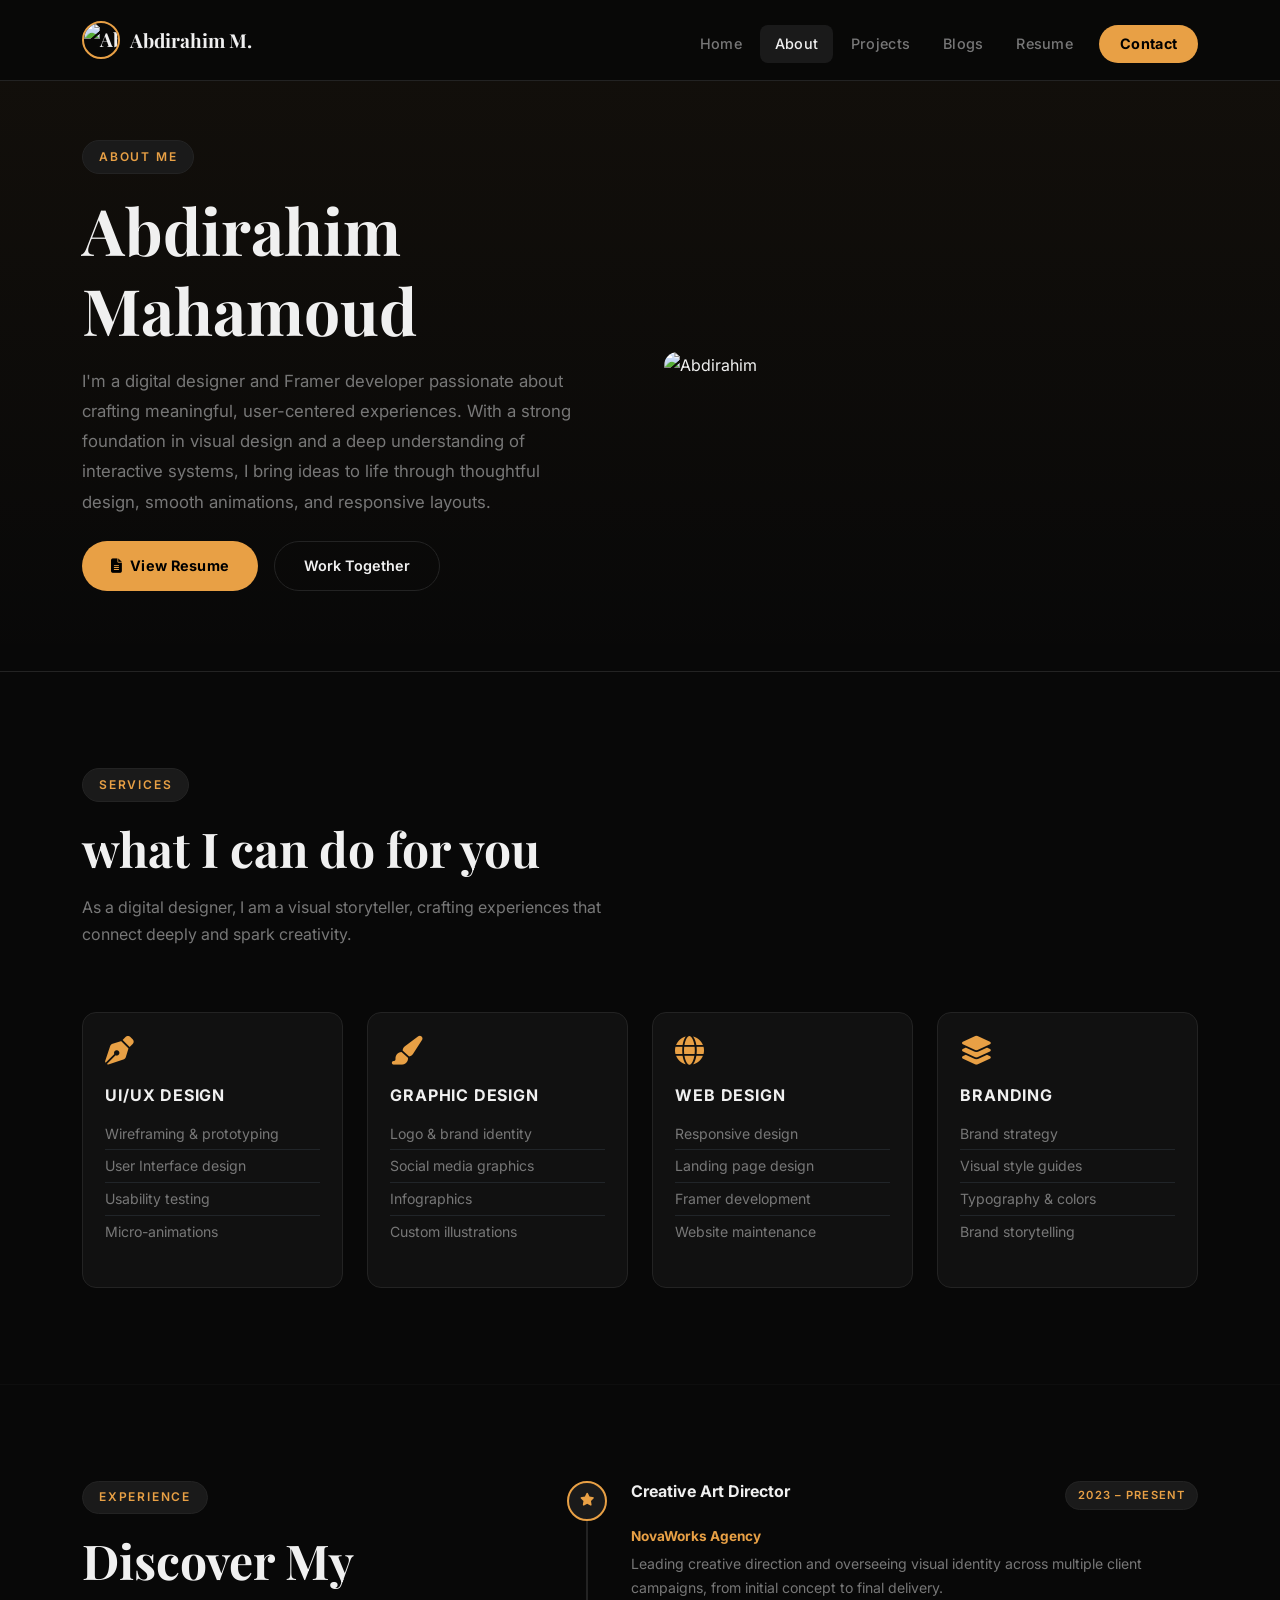
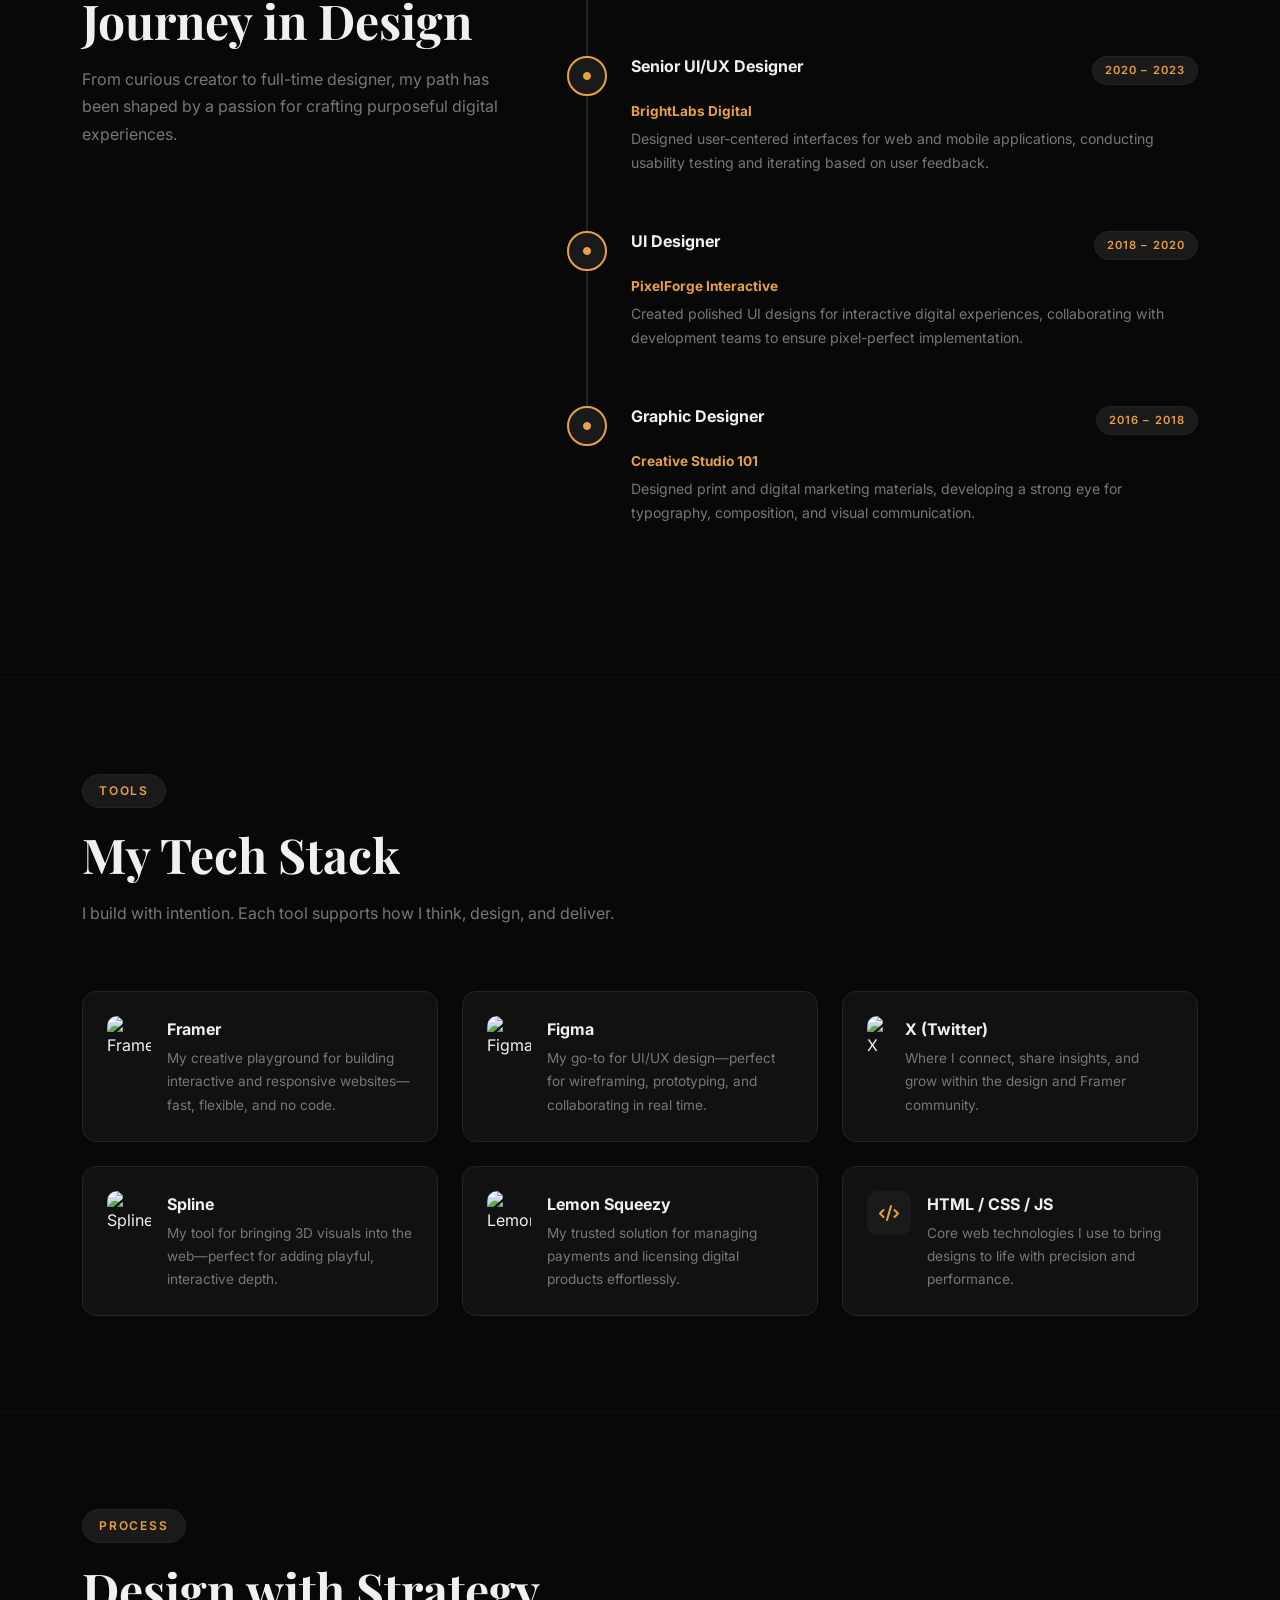
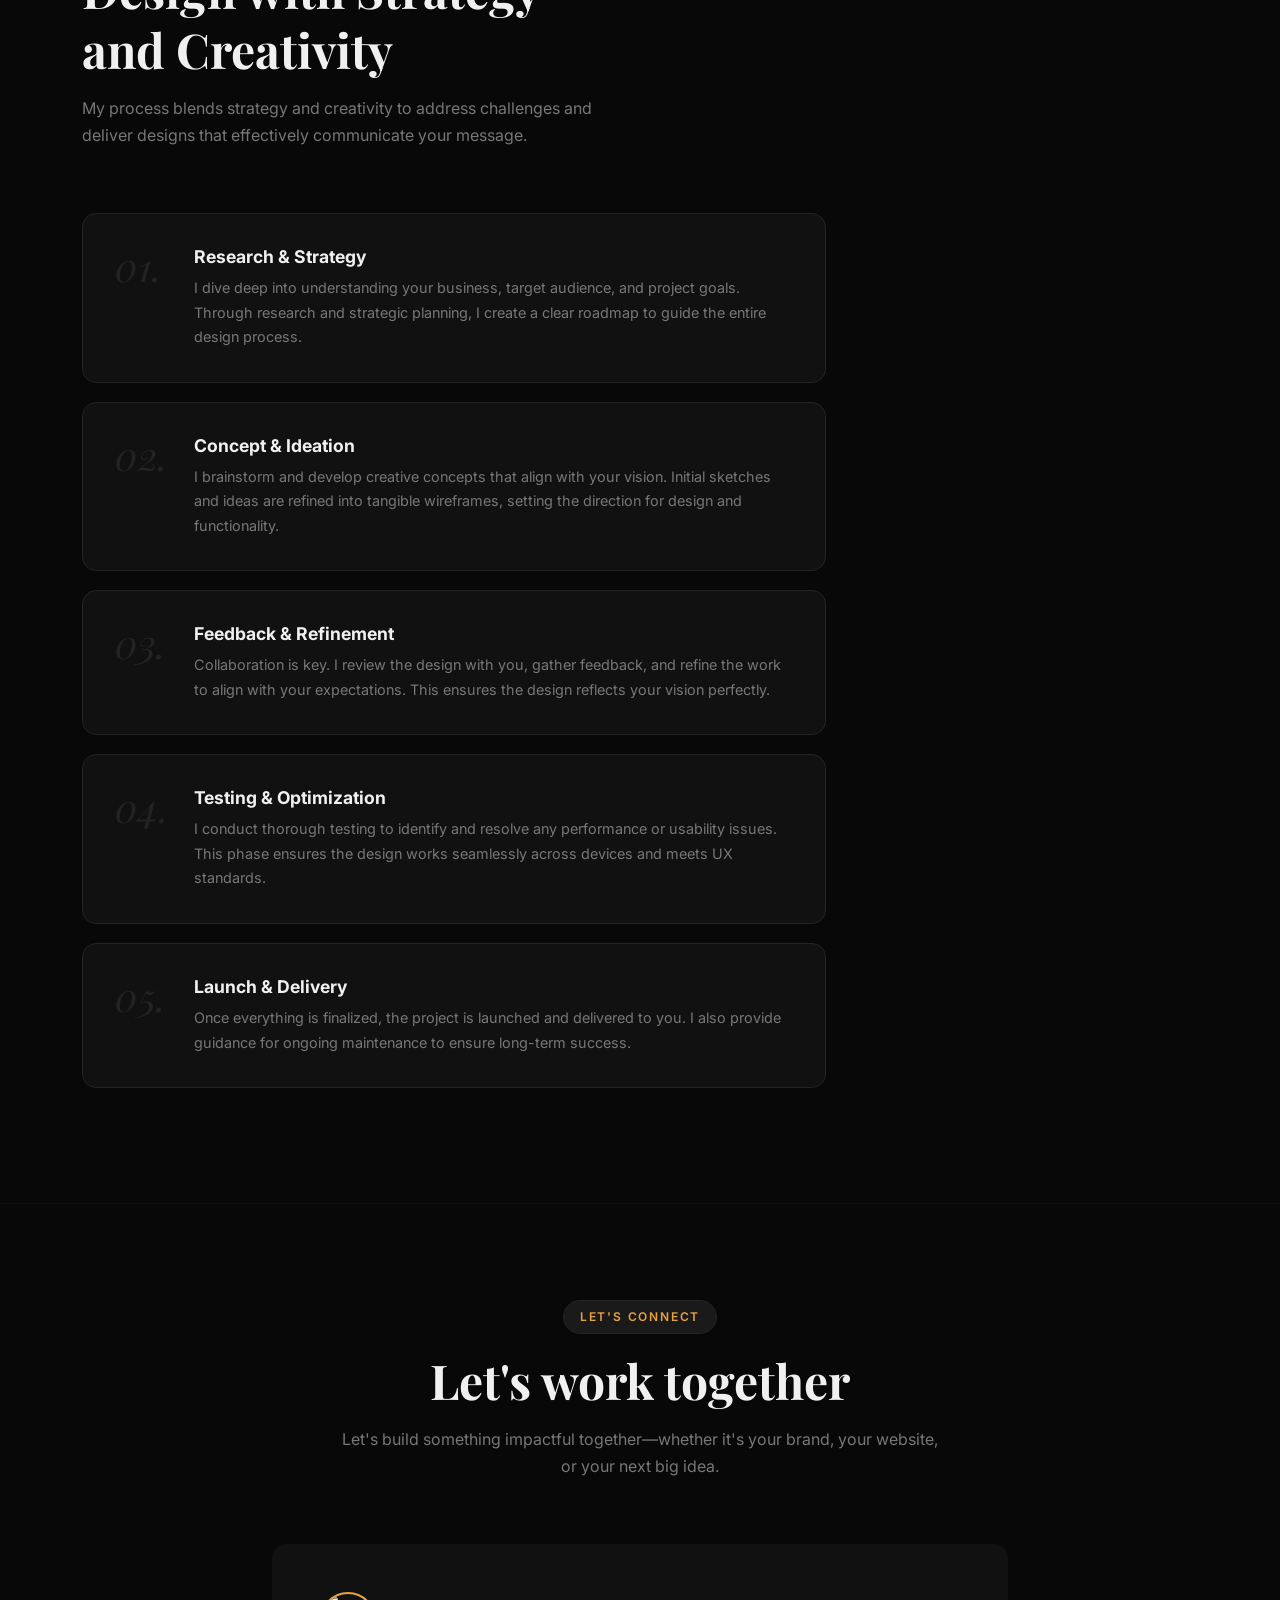
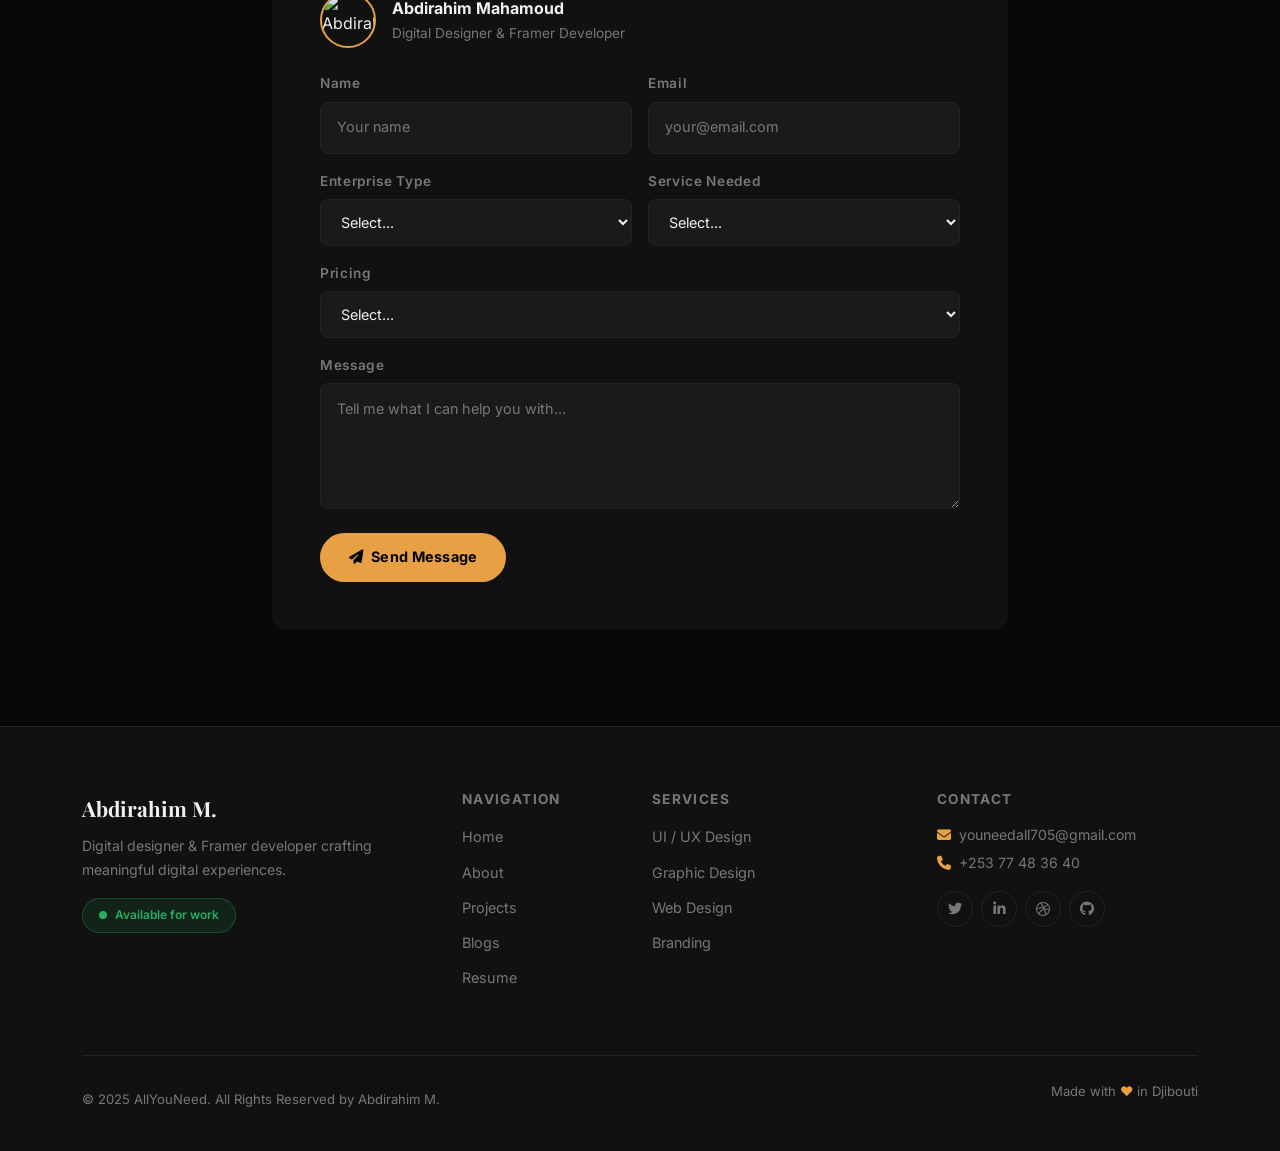
==== about.html @ 3238563b "my initial portfolio project" ====
<!DOCTYPE html>
<html lang="en">
<head>
  <meta charset="UTF-8">
  <meta name="viewport" content="width=device-width, initial-scale=1.0">
  <title>About | Abdirahim M. — Digital Designer</title>
  
<link rel="preconnect" href="https://fonts.googleapis.com">
<link rel="preconnect" href="https://fonts.gstatic.com" crossorigin>
<link href="https://fonts.googleapis.com/css2?family=Inter:wght@300;400;500;600;700&family=Playfair+Display:ital,wght@0,700;1,700&display=swap" rel="stylesheet">
<link rel="stylesheet" href="https://cdn.jsdelivr.net/npm/bootstrap@5.3.3/dist/css/bootstrap.min.css">
<link rel="stylesheet" href="https://cdnjs.cloudflare.com/ajax/libs/font-awesome/6.5.0/css/all.min.css">
<link rel="stylesheet" href="assets/all-css-files/about.css">
</head>
<body>

<nav class="navbar navbar-expand-lg fixed-top">
  <div class="container">
    <a class="navbar-brand" href="index.html">
      <img src="https://framerusercontent.com/images/GOiWsB6KPVYhovp1Aaczt44ZLT0.png" alt="Abdirahim M.">
      Abdirahim M.
    </a>
    <button class="navbar-toggler" type="button" data-bs-toggle="collapse" data-bs-target="#navbarNav">
      <span class="navbar-toggler-icon"></span>
    </button>
    <div class="collapse navbar-collapse justify-content-end" id="navbarNav">
      <ul class="navbar-nav gap-1 align-items-lg-center">
        <li class="nav-item"><a class="nav-link " href="index.html">Home</a></li>
        <li class="nav-item"><a class="nav-link active" href="about.html">About</a></li>
        <li class="nav-item"><a class="nav-link " href="projects.html">Projects</a></li>
        <li class="nav-item"><a class="nav-link " href="blogs.html">Blogs</a></li>
        <li class="nav-item"><a class="nav-link " href="resume.html">Resume</a></li>
        <li class="nav-item ms-2"><a class="nav-link btn-nav" href="index.html#contact">Contact</a></li>
      </ul>
    </div>
  </div>
</nav>

<section class="page-hero">
  <div class="container">
    <div class="row align-items-center g-5">
      <div class="col-lg-6" data-aos="fade-right">
        <span class="section-label">About Me</span>
        <h1 class="section-title" style="font-size:clamp(2.5rem,5vw,4rem);">Abdirahim Mahamoud</h1>
        <p style="color:var(--text-muted);font-size:1.05rem;max-width:500px;line-height:1.8;">I'm a digital designer and Framer developer passionate about crafting meaningful, user-centered experiences. With a strong foundation in visual design and a deep understanding of interactive systems, I bring ideas to life through thoughtful design, smooth animations, and responsive layouts.</p>
        <div class="d-flex gap-3 mt-4">
          <a href="resume.html" class="btn-primary-custom"><i class="fas fa-file-alt"></i> View Resume</a>
          <a href="index.html#contact" class="btn-secondary-custom">Work Together</a>
        </div>
      </div>
      <div class="col-lg-6" data-aos="fade-left" data-aos-delay="100">
        <img src="https://framerusercontent.com/images/0JJDLebZsfml5drpqJ9yI2PRhbQ.png" alt="Abdirahim" style="width:100%;border-radius:var(--radius);max-height:480px;object-fit:cover;">
      </div>
    </div>
  </div>
</section>

<!-- SERVICES -->
<section class="section-pad">
  <div class="container">
    <div class="row mb-5">
      <div class="col-lg-6" data-aos="fade-up">
        <span class="section-label">Services</span>
        <h2 class="section-title">what I can do for you</h2>
        <p class="section-subtitle">As a digital designer, I am a visual storyteller, crafting experiences that connect deeply and spark creativity.</p>
      </div>
    </div>
    <div class="row g-4">
      <div class="col-md-6 col-lg-3" data-aos="fade-up">
        <div class="card-custom h-100"><div class="card-body-custom">
          <div class="mb-3"><i class="fas fa-pen-nib text-accent" style="font-size:1.8rem;"></i></div>
          <h4 style="font-size:1rem;font-family:'Inter',sans-serif;font-weight:700;text-transform:uppercase;letter-spacing:0.05em;margin-bottom:0.8rem;">UI/UX Design</h4>
          <ul style="list-style:none;padding:0;color:var(--text-muted);font-size:0.88rem;">
            <li class="py-1 border-bottom border-dark">Wireframing & prototyping</li>
            <li class="py-1 border-bottom border-dark">User Interface design</li>
            <li class="py-1 border-bottom border-dark">Usability testing</li>
            <li class="py-1">Micro-animations</li>
          </ul>
        </div></div>
      </div>
      <div class="col-md-6 col-lg-3" data-aos="fade-up" data-aos-delay="100">
        <div class="card-custom h-100"><div class="card-body-custom">
          <div class="mb-3"><i class="fas fa-paint-brush text-accent" style="font-size:1.8rem;"></i></div>
          <h4 style="font-size:1rem;font-family:'Inter',sans-serif;font-weight:700;text-transform:uppercase;letter-spacing:0.05em;margin-bottom:0.8rem;">Graphic Design</h4>
          <ul style="list-style:none;padding:0;color:var(--text-muted);font-size:0.88rem;">
            <li class="py-1 border-bottom border-dark">Logo & brand identity</li>
            <li class="py-1 border-bottom border-dark">Social media graphics</li>
            <li class="py-1 border-bottom border-dark">Infographics</li>
            <li class="py-1">Custom illustrations</li>
          </ul>
        </div></div>
      </div>
      <div class="col-md-6 col-lg-3" data-aos="fade-up" data-aos-delay="200">
        <div class="card-custom h-100"><div class="card-body-custom">
          <div class="mb-3"><i class="fas fa-globe text-accent" style="font-size:1.8rem;"></i></div>
          <h4 style="font-size:1rem;font-family:'Inter',sans-serif;font-weight:700;text-transform:uppercase;letter-spacing:0.05em;margin-bottom:0.8rem;">Web Design</h4>
          <ul style="list-style:none;padding:0;color:var(--text-muted);font-size:0.88rem;">
            <li class="py-1 border-bottom border-dark">Responsive design</li>
            <li class="py-1 border-bottom border-dark">Landing page design</li>
            <li class="py-1 border-bottom border-dark">Framer development</li>
            <li class="py-1">Website maintenance</li>
          </ul>
        </div></div>
      </div>
      <div class="col-md-6 col-lg-3" data-aos="fade-up" data-aos-delay="300">
        <div class="card-custom h-100"><div class="card-body-custom">
          <div class="mb-3"><i class="fas fa-layer-group text-accent" style="font-size:1.8rem;"></i></div>
          <h4 style="font-size:1rem;font-family:'Inter',sans-serif;font-weight:700;text-transform:uppercase;letter-spacing:0.05em;margin-bottom:0.8rem;">Branding</h4>
          <ul style="list-style:none;padding:0;color:var(--text-muted);font-size:0.88rem;">
            <li class="py-1 border-bottom border-dark">Brand strategy</li>
            <li class="py-1 border-bottom border-dark">Visual style guides</li>
            <li class="py-1 border-bottom border-dark">Typography & colors</li>
            <li class="py-1">Brand storytelling</li>
          </ul>
        </div></div>
      </div>
    </div>
  </div>
</section>

<hr class="section-divider">

<!-- EXPERIENCE -->
<section class="section-pad">
  <div class="container">
    <div class="row g-5">
      <div class="col-lg-5" data-aos="fade-right">
        <span class="section-label">Experience</span>
        <h2 class="section-title">Discover My Journey in Design</h2>
        <p class="section-subtitle">From curious creator to full-time designer, my path has been shaped by a passion for crafting purposeful digital experiences.</p>
      </div>
      <div class="col-lg-7" data-aos="fade-left" data-aos-delay="100">
        <div class="timeline-item">
          <div class="timeline-dot"><i class="fas fa-star"></i></div>
          <div>
            <div class="d-flex justify-content-between align-items-start flex-wrap gap-2 mb-1">
              <h4 style="font-size:1rem;font-family:'Inter',sans-serif;font-weight:700;">Creative Art Director</h4>
              <span class="tag" style="font-size:0.7rem;">2023 – Present</span>
            </div>
            <div class="text-accent fw-700 mb-1" style="font-size:0.85rem;">NovaWorks Agency</div>
            <p style="color:var(--text-muted);font-size:0.88rem;">Leading creative direction and overseeing visual identity across multiple client campaigns, from initial concept to final delivery.</p>
          </div>
        </div>
        <div class="timeline-item">
          <div class="timeline-dot"><i class="fas fa-circle" style="font-size:0.5rem;"></i></div>
          <div>
            <div class="d-flex justify-content-between align-items-start flex-wrap gap-2 mb-1">
              <h4 style="font-size:1rem;font-family:'Inter',sans-serif;font-weight:700;">Senior UI/UX Designer</h4>
              <span class="tag" style="font-size:0.7rem;">2020 – 2023</span>
            </div>
            <div class="text-accent fw-700 mb-1" style="font-size:0.85rem;">BrightLabs Digital</div>
            <p style="color:var(--text-muted);font-size:0.88rem;">Designed user-centered interfaces for web and mobile applications, conducting usability testing and iterating based on user feedback.</p>
          </div>
        </div>
        <div class="timeline-item">
          <div class="timeline-dot"><i class="fas fa-circle" style="font-size:0.5rem;"></i></div>
          <div>
            <div class="d-flex justify-content-between align-items-start flex-wrap gap-2 mb-1">
              <h4 style="font-size:1rem;font-family:'Inter',sans-serif;font-weight:700;">UI Designer</h4>
              <span class="tag" style="font-size:0.7rem;">2018 – 2020</span>
            </div>
            <div class="text-accent fw-700 mb-1" style="font-size:0.85rem;">PixelForge Interactive</div>
            <p style="color:var(--text-muted);font-size:0.88rem;">Created polished UI designs for interactive digital experiences, collaborating with development teams to ensure pixel-perfect implementation.</p>
          </div>
        </div>
        <div class="timeline-item">
          <div class="timeline-dot"><i class="fas fa-circle" style="font-size:0.5rem;"></i></div>
          <div>
            <div class="d-flex justify-content-between align-items-start flex-wrap gap-2 mb-1">
              <h4 style="font-size:1rem;font-family:'Inter',sans-serif;font-weight:700;">Graphic Designer</h4>
              <span class="tag" style="font-size:0.7rem;">2016 – 2018</span>
            </div>
            <div class="text-accent fw-700 mb-1" style="font-size:0.85rem;">Creative Studio 101</div>
            <p style="color:var(--text-muted);font-size:0.88rem;">Designed print and digital marketing materials, developing a strong eye for typography, composition, and visual communication.</p>
          </div>
        </div>
      </div>
    </div>
  </div>
</section>

<hr class="section-divider">

<!-- TECH STACK -->
<section class="section-pad">
  <div class="container">
    <div class="row mb-5">
      <div class="col-lg-6" data-aos="fade-up">
        <span class="section-label">Tools</span>
        <h2 class="section-title">My Tech Stack</h2>
        <p class="section-subtitle">I build with intention. Each tool supports how I think, design, and deliver.</p>
      </div>
    </div>
    <div class="row g-4">
      <div class="col-md-6 col-lg-4" data-aos="fade-up">
        <div class="tech-card">
          <img src="https://framerusercontent.com/images/Nf63tXddU52SRtJJgRHqk7zzD2g.png" alt="Framer">
          <div>
            <div class="fw-700 mb-1">Framer</div>
            <p style="color:var(--text-muted);font-size:0.85rem;margin:0;">My creative playground for building interactive and responsive websites—fast, flexible, and no code.</p>
          </div>
        </div>
      </div>
      <div class="col-md-6 col-lg-4" data-aos="fade-up" data-aos-delay="100">
        <div class="tech-card">
          <img src="https://framerusercontent.com/images/RaZetiUCiiVee9pYfau5kIm0k.jpg" alt="Figma">
          <div>
            <div class="fw-700 mb-1">Figma</div>
            <p style="color:var(--text-muted);font-size:0.85rem;margin:0;">My go-to for UI/UX design—perfect for wireframing, prototyping, and collaborating in real time.</p>
          </div>
        </div>
      </div>
      <div class="col-md-6 col-lg-4" data-aos="fade-up" data-aos-delay="150">
        <div class="tech-card">
          <img src="https://framerusercontent.com/images/KhZnIlAtOozB2Axd5yg9ALd7A.jpg" alt="X">
          <div>
            <div class="fw-700 mb-1">X (Twitter)</div>
            <p style="color:var(--text-muted);font-size:0.85rem;margin:0;">Where I connect, share insights, and grow within the design and Framer community.</p>
          </div>
        </div>
      </div>
      <div class="col-md-6 col-lg-4" data-aos="fade-up" data-aos-delay="200">
        <div class="tech-card">
          <img src="https://framerusercontent.com/images/FigaBMy3WrTNL79MFKifsXxXE.jpg" alt="Spline">
          <div>
            <div class="fw-700 mb-1">Spline</div>
            <p style="color:var(--text-muted);font-size:0.85rem;margin:0;">My tool for bringing 3D visuals into the web—perfect for adding playful, interactive depth.</p>
          </div>
        </div>
      </div>
      <div class="col-md-6 col-lg-4" data-aos="fade-up" data-aos-delay="250">
        <div class="tech-card">
          <img src="https://framerusercontent.com/images/1jsryiRhbB5SoLHzyceqqF9tpo.jpg" alt="Lemon Squeezy">
          <div>
            <div class="fw-700 mb-1">Lemon Squeezy</div>
            <p style="color:var(--text-muted);font-size:0.85rem;margin:0;">My trusted solution for managing payments and licensing digital products effortlessly.</p>
          </div>
        </div>
      </div>
      <div class="col-md-6 col-lg-4" data-aos="fade-up" data-aos-delay="300">
        <div class="tech-card">
          <div style="width:44px;height:44px;border-radius:10px;background:var(--surface2);display:flex;align-items:center;justify-content:center;flex-shrink:0;"><i class="fas fa-code text-accent"></i></div>
          <div>
            <div class="fw-700 mb-1">HTML / CSS / JS</div>
            <p style="color:var(--text-muted);font-size:0.85rem;margin:0;">Core web technologies I use to bring designs to life with precision and performance.</p>
          </div>
        </div>
      </div>
    </div>
  </div>
</section>

<hr class="section-divider">

<!-- DESIGN PROCESS -->
<section class="section-pad">
  <div class="container">
    <div class="row mb-5">
      <div class="col-lg-6" data-aos="fade-up">
        <span class="section-label">Process</span>
        <h2 class="section-title">Design with Strategy and Creativity</h2>
        <p class="section-subtitle">My process blends strategy and creativity to address challenges and deliver designs that effectively communicate your message.</p>
      </div>
    </div>
    <div class="row g-0">
      <div class="col-lg-8" data-aos="fade-up" data-aos-delay="100">
        <div class="process-step">
          <div class="process-num">01.</div>
          <div>
            <h4 style="font-size:1.1rem;font-family:'Inter',sans-serif;font-weight:700;margin-bottom:0.5rem;">Research & Strategy</h4>
            <p style="color:var(--text-muted);font-size:0.9rem;margin:0;">I dive deep into understanding your business, target audience, and project goals. Through research and strategic planning, I create a clear roadmap to guide the entire design process.</p>
          </div>
        </div>
        <div class="process-step">
          <div class="process-num">02.</div>
          <div>
            <h4 style="font-size:1.1rem;font-family:'Inter',sans-serif;font-weight:700;margin-bottom:0.5rem;">Concept & Ideation</h4>
            <p style="color:var(--text-muted);font-size:0.9rem;margin:0;">I brainstorm and develop creative concepts that align with your vision. Initial sketches and ideas are refined into tangible wireframes, setting the direction for design and functionality.</p>
          </div>
        </div>
        <div class="process-step">
          <div class="process-num">03.</div>
          <div>
            <h4 style="font-size:1.1rem;font-family:'Inter',sans-serif;font-weight:700;margin-bottom:0.5rem;">Feedback & Refinement</h4>
            <p style="color:var(--text-muted);font-size:0.9rem;margin:0;">Collaboration is key. I review the design with you, gather feedback, and refine the work to align with your expectations. This ensures the design reflects your vision perfectly.</p>
          </div>
        </div>
        <div class="process-step">
          <div class="process-num">04.</div>
          <div>
            <h4 style="font-size:1.1rem;font-family:'Inter',sans-serif;font-weight:700;margin-bottom:0.5rem;">Testing & Optimization</h4>
            <p style="color:var(--text-muted);font-size:0.9rem;margin:0;">I conduct thorough testing to identify and resolve any performance or usability issues. This phase ensures the design works seamlessly across devices and meets UX standards.</p>
          </div>
        </div>
        <div class="process-step">
          <div class="process-num">05.</div>
          <div>
            <h4 style="font-size:1.1rem;font-family:'Inter',sans-serif;font-weight:700;margin-bottom:0.5rem;">Launch & Delivery</h4>
            <p style="color:var(--text-muted);font-size:0.9rem;margin:0;">Once everything is finalized, the project is launched and delivered to you. I also provide guidance for ongoing maintenance to ensure long-term success.</p>
          </div>
        </div>
      </div>
    </div>
  </div>
</section>

<hr class="section-divider">

<section class="section-pad" id="contact">
  <div class="container">
    <div class="row justify-content-center mb-5">
      <div class="col-lg-7 text-center" data-aos="fade-up">
        <span class="section-label">Let's Connect</span>
        <h2 class="section-title">Let's work together</h2>
        <p class="section-subtitle mx-auto">Let's build something impactful together—whether it's your brand, your website, or your next big idea.</p>
      </div>
    </div>
    <div class="row justify-content-center">
      <div class="col-lg-8">
        <div class="contact-section" data-aos="fade-up" data-aos-delay="100">
          <div class="d-flex align-items-center gap-3 mb-4">
            <img src="https://framerusercontent.com/images/0JJDLebZsfml5drpqJ9yI2PRhbQ.png" alt="Abdirahim" style="width:56px;height:56px;border-radius:50%;object-fit:cover;border:2px solid var(--accent);">
            <div>
              <div class="fw-700">Abdirahim Mahamoud</div>
              <div class="text-muted-custom" style="font-size:0.85rem;">Digital Designer &amp; Framer Developer</div>
            </div>
          </div>
          <div class="row g-3">
            <div class="col-md-6">
              <label class="form-label-custom">Name</label>
              <input type="text" class="form-control-custom" placeholder="Your name">
            </div>
            <div class="col-md-6">
              <label class="form-label-custom">Email</label>
              <input type="email" class="form-control-custom" placeholder="your@email.com">
            </div>
            <div class="col-md-6">
              <label class="form-label-custom">Enterprise Type</label>
              <select class="form-control-custom">
                <option value="">Select...</option>
                <option>Individual</option>
                <option>Enterprise</option>
              </select>
            </div>
            <div class="col-md-6">
              <label class="form-label-custom">Service Needed</label>
              <select class="form-control-custom">
                <option value="">Select...</option>
                <option>Branding</option>
                <option>Web Development</option>
                <option>Web Design</option>
                <option>UI / UX</option>
                <option>Ebook Editing</option>
                <option>AI Automation</option>
              </select>
            </div>
            <div class="col-md-12">
              <label class="form-label-custom">Pricing</label>
              <select class="form-control-custom">
                <option value="">Select...</option>
                <option>Starter Package</option>
                <option>Pro Package</option>
                <option>Premium Package</option>
                <option>Custom Package</option>
              </select>
            </div>
            <div class="col-12">
              <label class="form-label-custom">Message</label>
              <textarea class="form-control-custom" rows="4" placeholder="Tell me what I can help you with..."></textarea>
            </div>
            <div class="col-12">
              <button class="btn-primary-custom" onclick="handleSubmit(this)">
                <i class="fas fa-paper-plane"></i> Send Message
              </button>
            </div>
          </div>
        </div>
      </div>
    </div>
  </div>
</section>



<footer>
  <div class="container">
    <div class="row g-4">
      <div class="col-lg-4 col-md-6">
        <div class="footer-brand">Abdirahim M.</div>
        <p class="footer-text mb-3">Digital designer & Framer developer crafting meaningful digital experiences.</p>
        <div class="available-badge" style="font-size:0.75rem;">
          <span class="available-dot"></span> Available for work
        </div>
      </div>
      <div class="col-lg-2 col-md-6">
        <h6>Navigation</h6>
        <ul>
          <li><a href="index.html">Home</a></li>
          <li><a href="about.html">About</a></li>
          <li><a href="projects.html">Projects</a></li>
          <li><a href="blogs.html">Blogs</a></li>
          <li><a href="resume.html">Resume</a></li>
        </ul>
      </div>
      <div class="col-lg-3 col-md-6">
        <h6>Services</h6>
        <ul>
          <li><a href="#">UI / UX Design</a></li>
          <li><a href="#">Graphic Design</a></li>
          <li><a href="#">Web Design</a></li>
          <li><a href="#">Branding</a></li>
        </ul>
      </div>
      <div class="col-lg-3 col-md-6">
        <h6>Contact</h6>
        <p class="footer-text mb-1"><i class="fas fa-envelope me-2 text-accent"></i><a href="mailto:youneedall705@gmail.com" class="footer-text">youneedall705@gmail.com</a></p>
        <p class="footer-text mb-3"><i class="fas fa-phone me-2 text-accent"></i><a href="tel:+25377483640" class="footer-text">+253 77 48 36 40</a></p>
        <div class="d-flex gap-2">
          <a href="#" class="social-link"><i class="fab fa-twitter"></i></a>
          <a href="#" class="social-link"><i class="fab fa-linkedin-in"></i></a>
          <a href="#" class="social-link"><i class="fab fa-dribbble"></i></a>
          <a href="#" class="social-link"><i class="fab fa-github"></i></a>
        </div>
      </div>
    </div>
    <div class="footer-bottom d-flex flex-column flex-md-row justify-content-between align-items-center">
      <p class="mb-2 mb-md-0">© 2025 AllYouNeed. All Rights Reserved by Abdirahim M.</p>
      <p>Made with <span class="text-accent">♥</span> in Djibouti</p>
    </div>
  </div>
</footer>


<!-- Bootstrap JS -->
<script src="https://cdn.jsdelivr.net/npm/bootstrap@5.3.3/dist/js/bootstrap.bundle.min.js"></script>
<script>
// Simple AOS-like scroll animation
function initAOS() {
  const els = document.querySelectorAll('[data-aos]');
  const observer = new IntersectionObserver((entries) => {
    entries.forEach(e => {
      if (e.isIntersecting) {
        const delay = parseInt(e.target.dataset.aosDelay || 0);
        setTimeout(() => e.target.classList.add('aos-animate'), delay);
        observer.unobserve(e.target);
      }
    });
  }, { threshold: 0.1 });
  els.forEach(el => observer.observe(el));
}

// Navbar scroll effect
window.addEventListener('scroll', () => {
  const nav = document.querySelector('.navbar');
  if (window.scrollY > 60) nav.style.padding = '0.6rem 0';
  else nav.style.padding = '1rem 0';
});

// Counter animation
function animateCounter(el, end, suffix='') {
  let start = 0;
  const step = end / 60;
  const timer = setInterval(() => {
    start = Math.min(start + step, end);
    el.textContent = Math.round(start) + suffix;
    if (start >= end) clearInterval(timer);
  }, 25);
}

function initCounters() {
  const counters = document.querySelectorAll('[data-count]');
  const observer = new IntersectionObserver((entries) => {
    entries.forEach(e => {
      if (e.isIntersecting) {
        const end = parseInt(e.target.dataset.count);
        const suffix = e.target.dataset.suffix || '';
        animateCounter(e.target, end, suffix);
        observer.unobserve(e.target);
      }
    });
  });
  counters.forEach(c => observer.observe(c));
}

// Form submit
function handleSubmit(btn) {
  const original = btn.innerHTML;
  btn.innerHTML = '<i class="fas fa-check"></i> Sent!';
  btn.style.background = '#27ae60';
  setTimeout(() => { btn.innerHTML = original; btn.style.background = ''; }, 3000);
}

document.addEventListener('DOMContentLoaded', () => {
  initAOS();
  initCounters();
});
</script>

</body>
</html>
---- assets/all-css-files/about.css ----
/* ===== ROOT VARIABLES ===== */
:root {
  --bg: #080808;
  --surface: #111111;
  --surface2: #1a1a1a;
  --border: #232323;
  --text: #f0f0f0;
  --text-muted: #777;
  --accent: #e8a045;
  --accent2: #ffd166;
  --radius: 14px;
  --radius-sm: 8px;
  --transition: 0.3s ease;
}

/* ===== RESET & BASE ===== */
*, *::before, *::after { box-sizing: border-box; margin: 0; padding: 0; }
html { scroll-behavior: smooth; }
body {
  background: var(--bg);
  color: var(--text);
  font-family: 'Inter', sans-serif;
  font-size: 16px;
  line-height: 1.7;
  overflow-x: hidden;
}
a { color: var(--text); text-decoration: none; transition: color var(--transition); }
a:hover { color: var(--accent); }
img { max-width: 100%; display: block; }
h1,h2,h3,h4,h5,h6 { font-family: 'Playfair Display', serif; line-height: 1.25; }

/* ===== SCROLLBAR ===== */
::-webkit-scrollbar { width: 4px; }
::-webkit-scrollbar-track { background: var(--bg); }
::-webkit-scrollbar-thumb { background: var(--accent); border-radius: 4px; }

/* ===== NAVBAR ===== */
.navbar {
  background: rgba(8,8,8,0.92);
  backdrop-filter: blur(16px);
  border-bottom: 1px solid var(--border);
  padding: 1rem 0;
  transition: all var(--transition);
  z-index: 1000;
}
.navbar-brand {
  font-family: 'Playfair Display', serif;
  font-size: 1.2rem;
  font-weight: 700;
  color: var(--text) !important;
  display: flex;
  align-items: center;
  gap: 0.6rem;
}
.navbar-brand img { width: 38px; height: 38px; border-radius: 50%; object-fit: cover; border: 2px solid var(--accent); }
.navbar-toggler { border: 1px solid var(--border); }
.navbar-toggler-icon { filter: invert(1); }
.nav-link {
  color: var(--text-muted) !important;
  font-size: 0.9rem;
  font-family: 'Inter', sans-serif;
  font-weight: 500;
  letter-spacing: 0.02em;
  padding: 0.4rem 0.9rem !important;
  border-radius: var(--radius-sm);
  transition: all var(--transition);
}
.nav-link:hover, .nav-link.active { color: var(--text) !important; background: var(--surface2); }
.btn-nav {
  background: var(--accent);
  color: #000 !important;
  font-weight: 700;
  border-radius: 999px;
  padding: 0.45rem 1.3rem !important;
}
.btn-nav:hover { background: var(--accent2); color: #000 !important; }
.navbar-collapse { padding-top: 0.5rem; }

/* ===== HERO UTILITIES ===== */
.section-label {
  display: inline-block;
  background: var(--surface2);
  border: 1px solid var(--border);
  color: var(--accent);
  font-size: 0.75rem;
  font-weight: 600;
  letter-spacing: 0.15em;
  text-transform: uppercase;
  padding: 0.35rem 1rem;
  border-radius: 999px;
  margin-bottom: 1rem;
}
.display-hero {
  font-size: clamp(3rem, 8vw, 7rem);
  font-style: italic;
  font-weight: 700;
  line-height: 0.95;
  letter-spacing: -0.02em;
  color: var(--text);
}
.section-title {
  font-size: clamp(1.8rem, 4vw, 3rem);
  font-weight: 700;
  margin-bottom: 1rem;
}
.section-subtitle {
  color: var(--text-muted);
  font-size: 1rem;
  max-width: 600px;
  font-family: 'Inter', sans-serif;
}

/* ===== BUTTONS ===== */
.btn-primary-custom {
  display: inline-flex;
  align-items: center;
  gap: 0.5rem;
  background: var(--accent);
  color: #000;
  font-weight: 700;
  font-size: 0.9rem;
  padding: 0.75rem 1.8rem;
  border-radius: 999px;
  border: none;
  cursor: pointer;
  transition: all var(--transition);
  letter-spacing: 0.02em;
}
.btn-primary-custom:hover { background: var(--accent2); color: #000; transform: translateY(-2px); box-shadow: 0 8px 24px rgba(232,160,69,0.3); }
.btn-secondary-custom {
  display: inline-flex;
  align-items: center;
  gap: 0.5rem;
  background: transparent;
  color: var(--text);
  font-weight: 600;
  font-size: 0.9rem;
  padding: 0.75rem 1.8rem;
  border-radius: 999px;
  border: 1px solid var(--border);
  cursor: pointer;
  transition: all var(--transition);
}
.btn-secondary-custom:hover { border-color: var(--accent); color: var(--accent); transform: translateY(-2px); }

/* ===== CARDS ===== */
.card-custom {
  background: var(--surface);
  border: 1px solid var(--border);
  border-radius: var(--radius);
  overflow: hidden;
  transition: all var(--transition);
}
.card-custom:hover { transform: translateY(-6px); border-color: var(--accent); box-shadow: 0 16px 40px rgba(0,0,0,0.4); }
.card-img { width: 100%; height: 220px; object-fit: cover; }
.card-body-custom { padding: 1.4rem; }
.tag {
  display: inline-block;
  background: var(--surface2);
  color: var(--accent);
  font-size: 0.72rem;
  font-weight: 600;
  letter-spacing: 0.1em;
  text-transform: uppercase;
  padding: 0.25rem 0.75rem;
  border-radius: 999px;
  border: 1px solid var(--border);
  margin-bottom: 0.7rem;
}

/* ===== DIVIDER ===== */
.section-divider { border: none; border-top: 1px solid var(--border); margin: 0; }

/* ===== SECTION PADDING ===== */
.section-pad { padding: 6rem 0; }
.section-pad-sm { padding: 4rem 0; }

/* ===== BADGE / AVAILABLE ===== */
.available-badge {
  display: inline-flex;
  align-items: center;
  gap: 0.5rem;
  background: rgba(39,174,96,0.12);
  border: 1px solid rgba(39,174,96,0.3);
  color: #27ae60;
  font-size: 0.78rem;
  font-weight: 600;
  padding: 0.4rem 1rem;
  border-radius: 999px;
  margin-bottom: 1.5rem;
}
.available-dot {
  width: 8px; height: 8px;
  background: #27ae60;
  border-radius: 50%;
  animation: pulse-dot 2s infinite;
}
@keyframes pulse-dot {
  0%,100% { opacity: 1; transform: scale(1); }
  50% { opacity: 0.5; transform: scale(1.4); }
}

/* ===== FOOTER ===== */
footer {
  background: var(--surface);
  border-top: 1px solid var(--border);
  padding: 4rem 0 2rem;
}
footer .footer-brand { font-family: 'Playfair Display', serif; font-size: 1.3rem; font-weight: 700; margin-bottom: 0.5rem; }
footer .footer-text { color: var(--text-muted); font-size: 0.88rem; }
footer h6 { font-family: 'Inter', sans-serif; font-weight: 700; font-size: 0.85rem; letter-spacing: 0.1em; text-transform: uppercase; color: var(--text-muted); margin-bottom: 1rem; }
footer ul { list-style: none; padding: 0; }
footer ul li { margin-bottom: 0.5rem; }
footer ul li a { color: var(--text-muted); font-size: 0.9rem; }
footer ul li a:hover { color: var(--accent); }
footer .footer-bottom { border-top: 1px solid var(--border); margin-top: 3rem; padding-top: 1.5rem; color: var(--text-muted); font-size: 0.82rem; }
.social-link {
  display: inline-flex;
  align-items: center;
  justify-content: center;
  width: 36px; height: 36px;
  border-radius: 50%;
  border: 1px solid var(--border);
  color: var(--text-muted);
  font-size: 0.9rem;
  transition: all var(--transition);
}
.social-link:hover { border-color: var(--accent); color: var(--accent); }

/* ===== CONTACT FORM ===== */
.contact-section { background: var(--surface); border-radius: var(--radius); padding: 3rem; }
.form-control-custom {
  background: var(--surface2);
  border: 1px solid var(--border);
  border-radius: var(--radius-sm);
  color: var(--text);
  padding: 0.8rem 1rem;
  width: 100%;
  font-family: 'Inter', sans-serif;
  font-size: 0.9rem;
  transition: border-color var(--transition);
  outline: none;
}
.form-control-custom:focus { border-color: var(--accent); }
.form-control-custom::placeholder { color: var(--text-muted); }
.form-label-custom { display: block; font-size: 0.85rem; font-weight: 600; color: var(--text-muted); margin-bottom: 0.4rem; letter-spacing: 0.05em; }
select.form-control-custom option { background: var(--surface2); }

/* ===== ANIMATIONS ===== */
[data-aos] { opacity: 0; transform: translateY(24px); transition: opacity 0.7s ease, transform 0.7s ease; }
[data-aos].aos-animate { opacity: 1; transform: translateY(0); }
[data-aos="fade-left"] { transform: translateX(-24px); }
[data-aos="fade-left"].aos-animate { transform: translateX(0); }
[data-aos="fade-right"] { transform: translateX(24px); }
[data-aos="fade-right"].aos-animate { transform: translateX(0); }

/* ===== MISC ===== */
.text-accent { color: var(--accent); }
.bg-surface { background: var(--surface); }
.bg-surface2 { background: var(--surface2); }
.border-custom { border: 1px solid var(--border); }
.rounded-custom { border-radius: var(--radius); }
.text-muted-custom { color: var(--text-muted); }
.fw-700 { font-weight: 700; }
.font-inter { font-family: 'Inter', sans-serif; }


.page-hero {
  padding: 140px 0 80px;
  background: linear-gradient(180deg, rgba(232,160,69,0.05) 0%, transparent 100%);
  border-bottom: 1px solid var(--border);
}
.timeline-item {
  display: flex;
  gap: 1.5rem;
  padding-bottom: 2.5rem;
  position: relative;
}
.timeline-item:not(:last-child)::before {
  content: '';
  position: absolute;
  left: 19px;
  top: 40px;
  bottom: 0;
  width: 2px;
  background: var(--border);
}
.timeline-dot {
  width: 40px;
  height: 40px;
  border-radius: 50%;
  background: var(--surface2);
  border: 2px solid var(--accent);
  flex-shrink: 0;
  display: flex;
  align-items: center;
  justify-content: center;
  color: var(--accent);
  font-size: 0.8rem;
}
.tech-card {
  background: var(--surface);
  border: 1px solid var(--border);
  border-radius: var(--radius);
  padding: 1.5rem;
  display: flex;
  gap: 1rem;
  align-items: flex-start;
  transition: all var(--transition);
}
.tech-card:hover { border-color: var(--accent); transform: translateY(-3px); }
.tech-card img { width: 44px; height: 44px; object-fit: cover; border-radius: 10px; }
.process-step {
  display: flex;
  gap: 1.5rem;
  align-items: flex-start;
  padding: 2rem;
  background: var(--surface);
  border: 1px solid var(--border);
  border-radius: var(--radius);
  transition: all var(--transition);
  margin-bottom: 1.2rem;
}
.process-step:hover { border-color: var(--accent); }
.process-num {
  font-family: 'Playfair Display', serif;
  font-size: 2.5rem;
  font-style: italic;
  color: var(--border);
  line-height: 1;
  flex-shrink: 0;
  min-width: 55px;
}
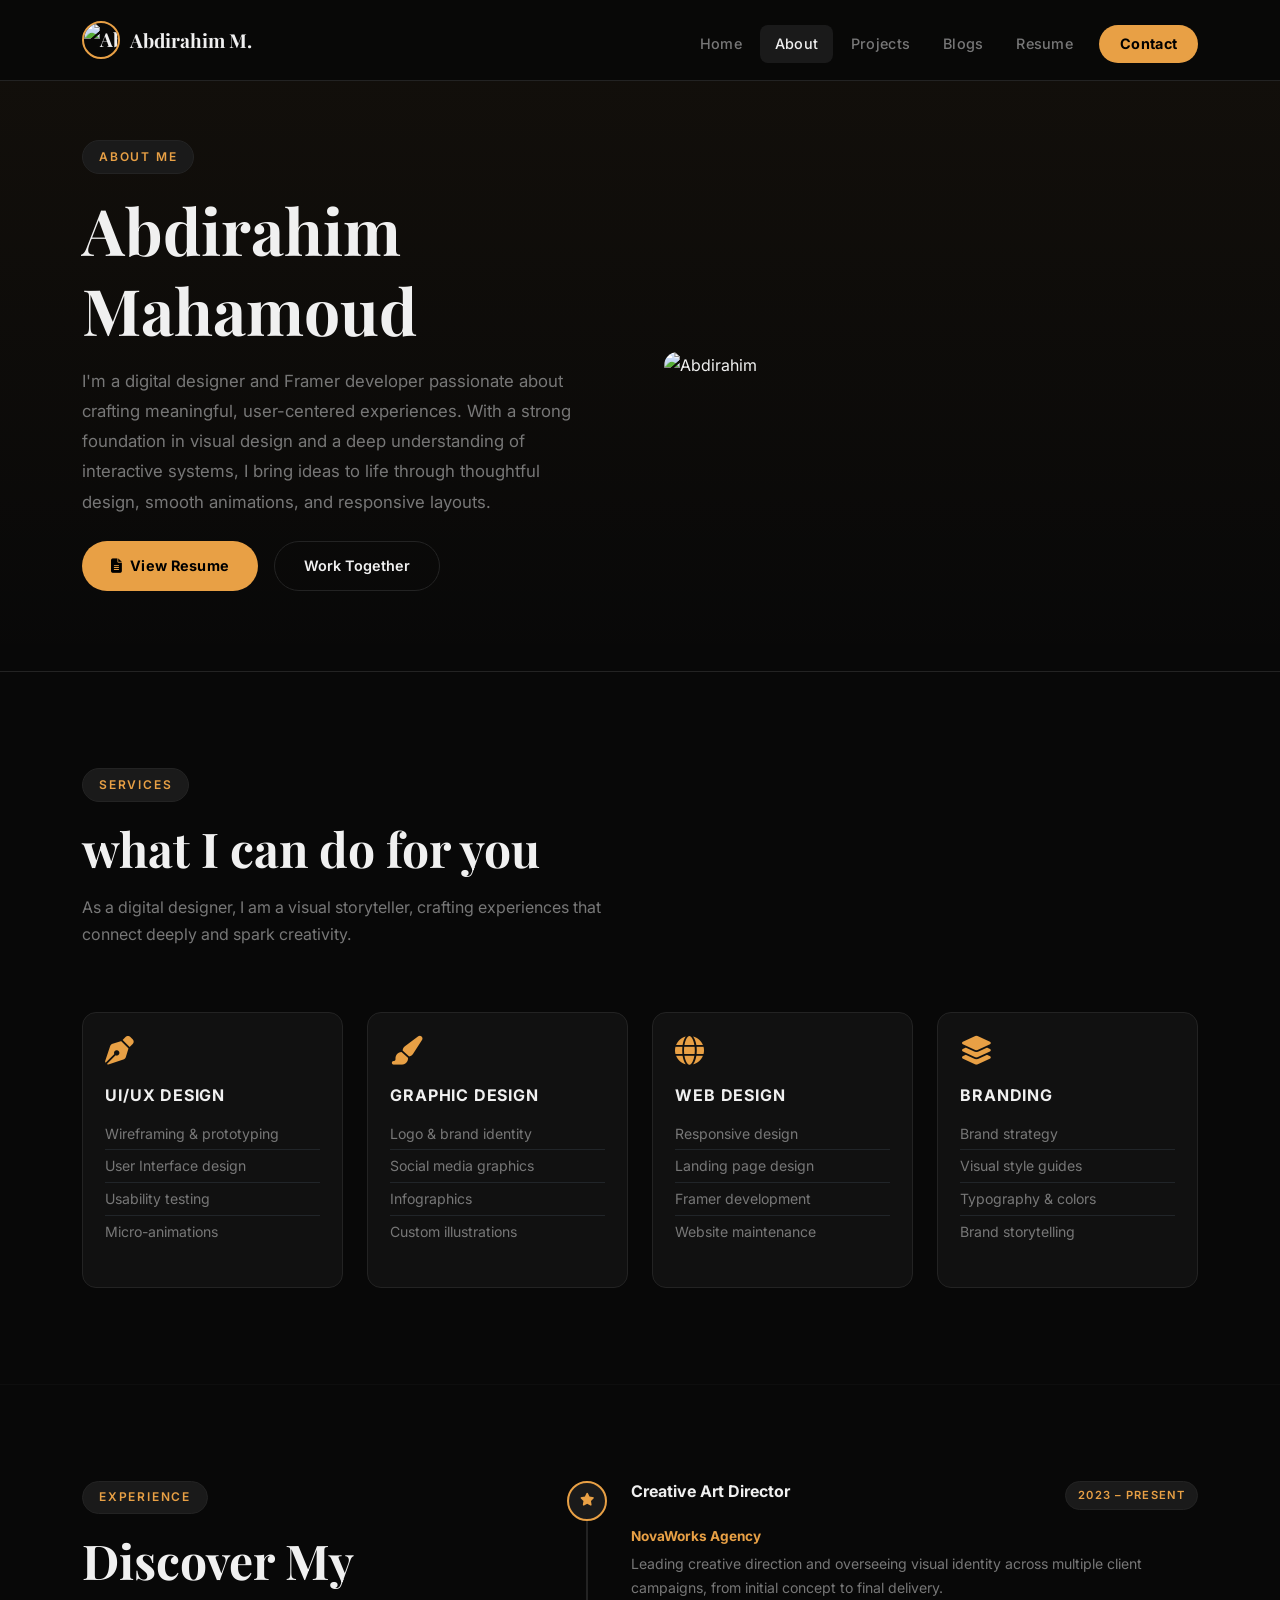
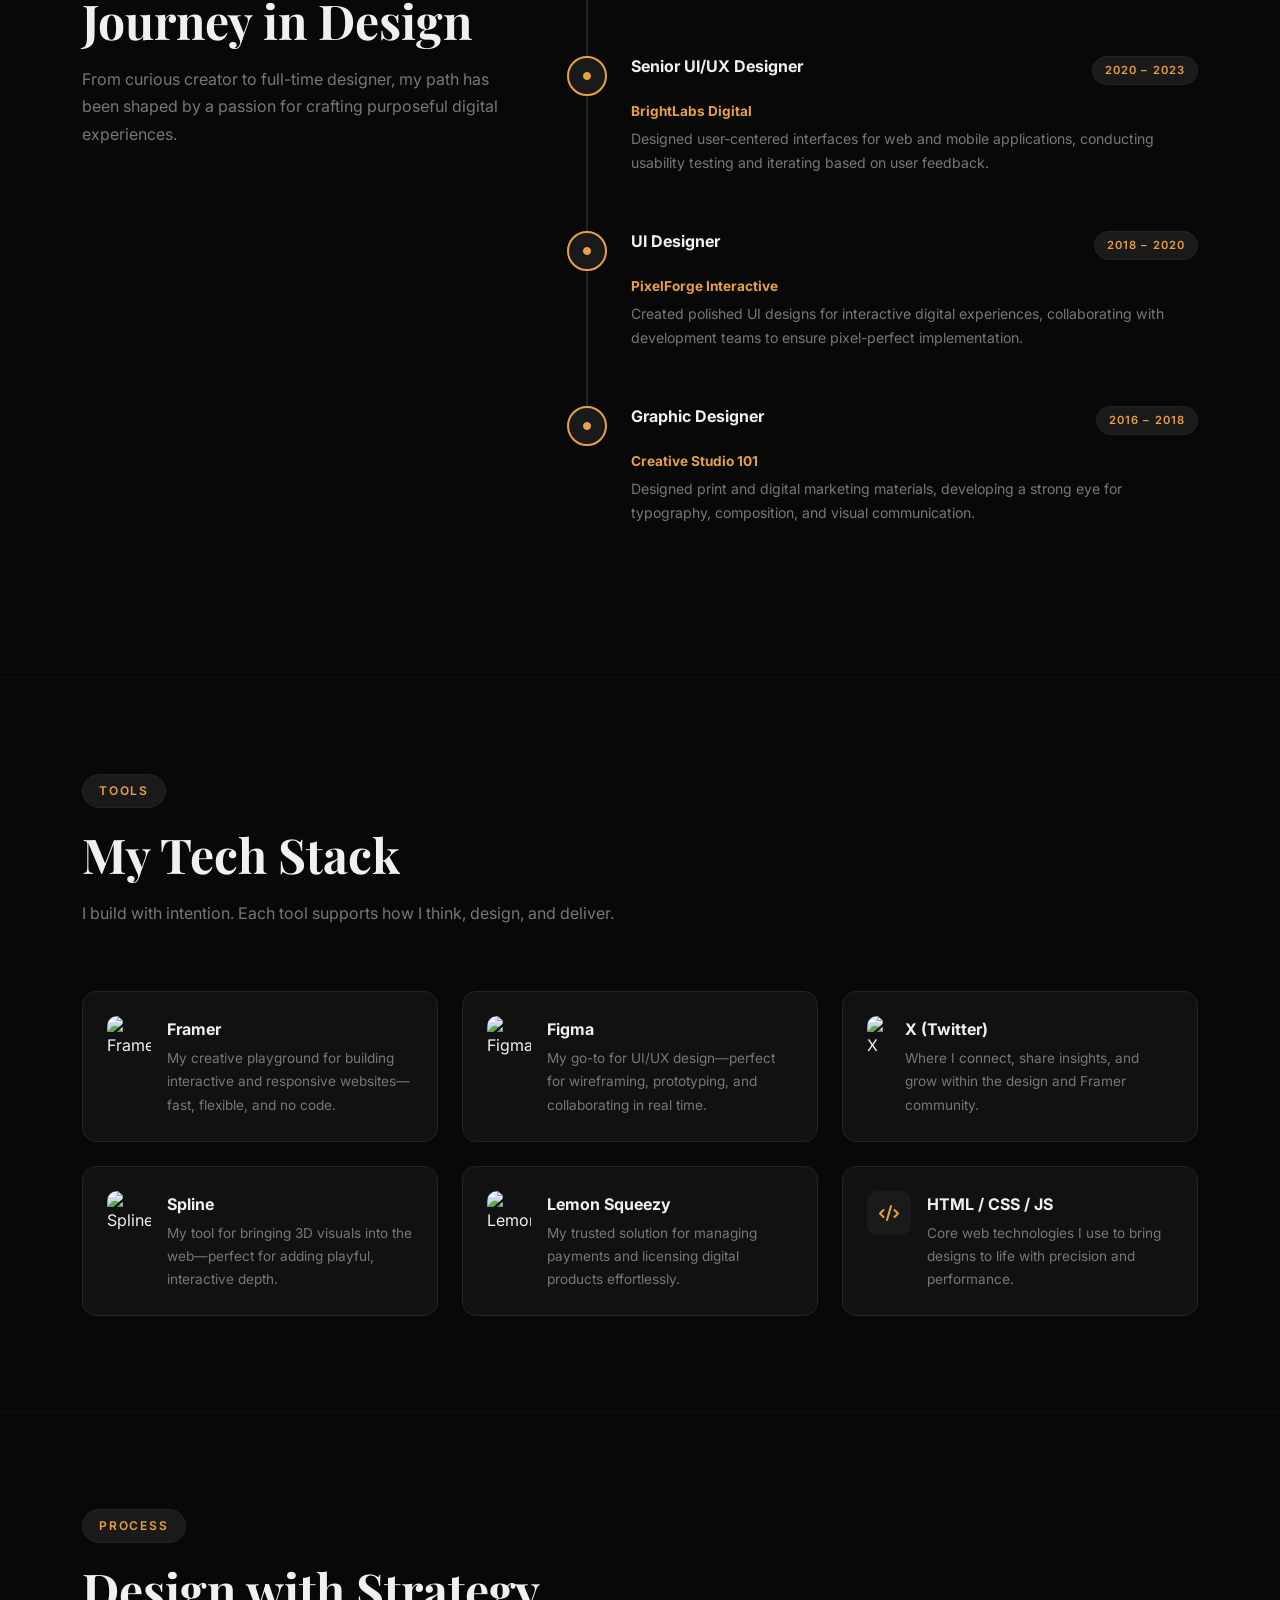
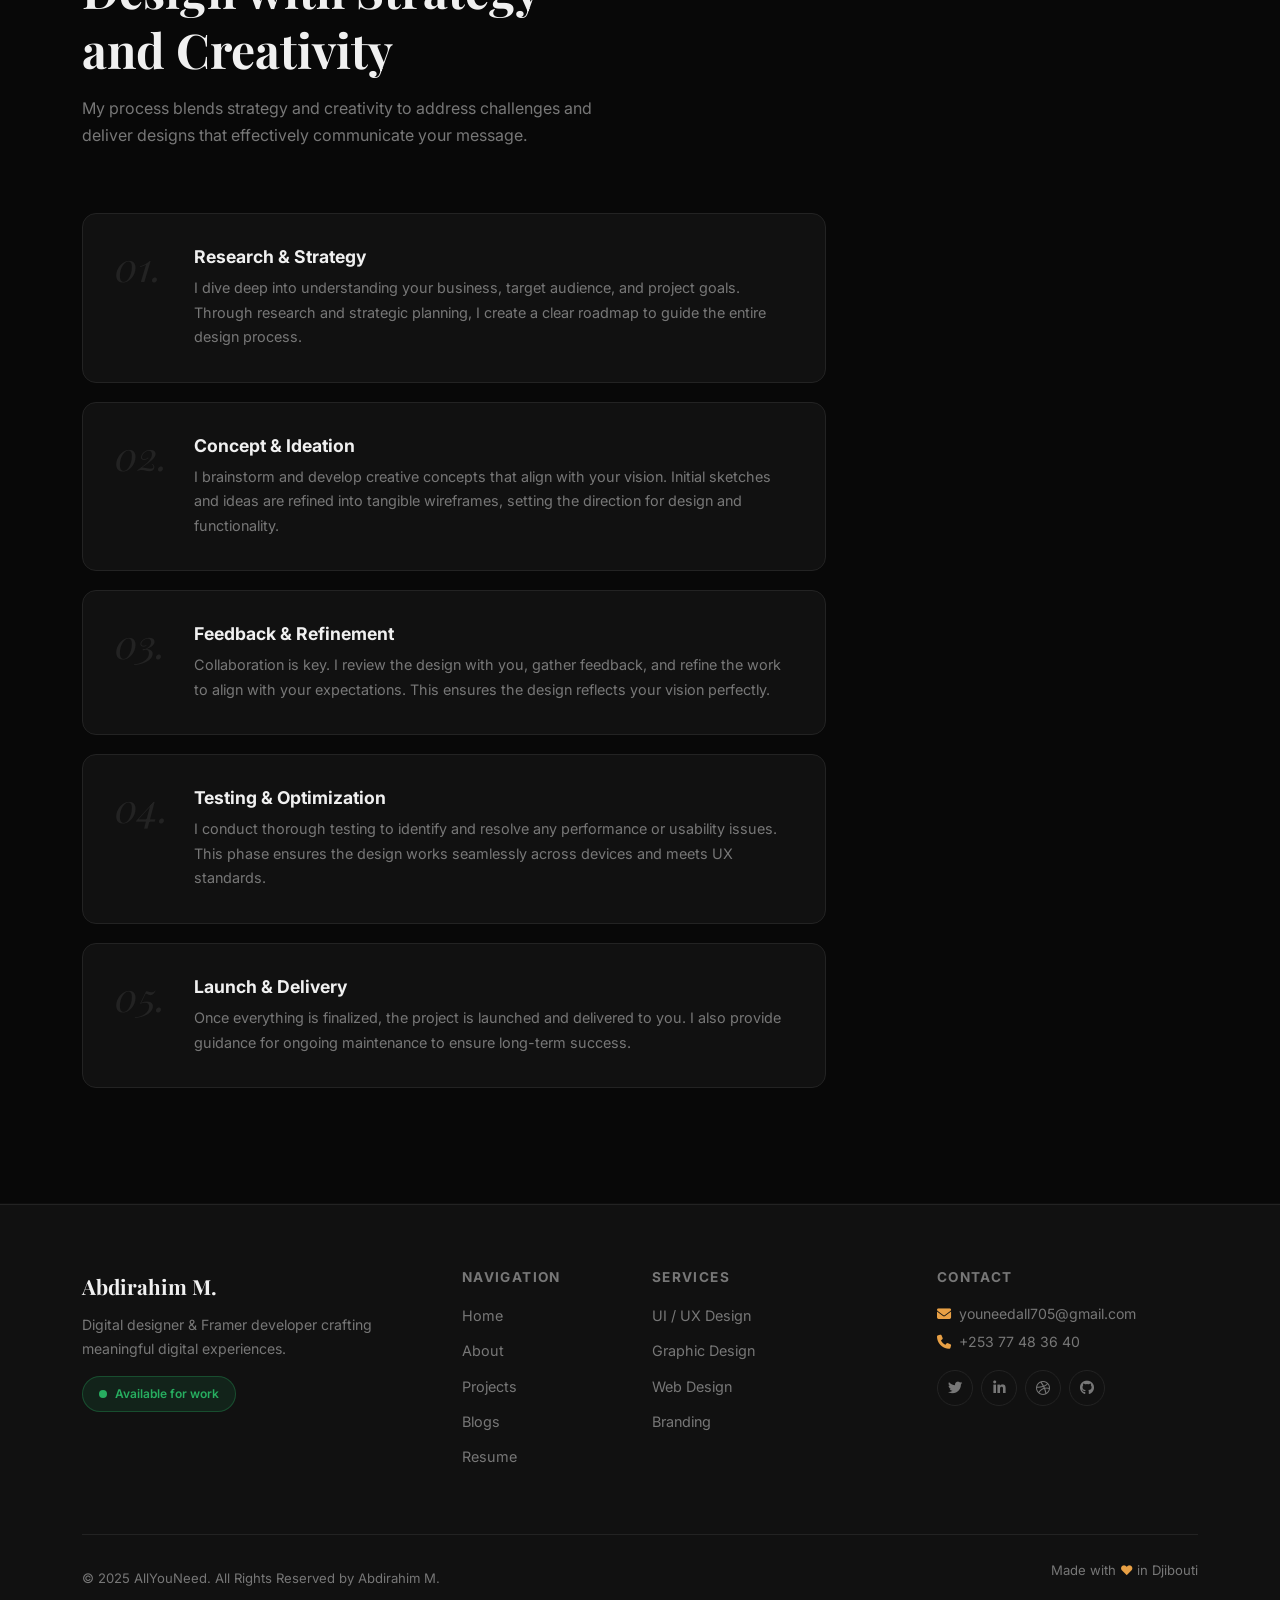
==== commit f00936ff: "version 5" ====
--- a/about.html
+++ b/about.html
@@ -306,79 +306,7 @@
 
 <hr class="section-divider">
 
-<section class="section-pad" id="contact">
-  <div class="container">
-    <div class="row justify-content-center mb-5">
-      <div class="col-lg-7 text-center" data-aos="fade-up">
-        <span class="section-label">Let's Connect</span>
-        <h2 class="section-title">Let's work together</h2>
-        <p class="section-subtitle mx-auto">Let's build something impactful together—whether it's your brand, your website, or your next big idea.</p>
-      </div>
-    </div>
-    <div class="row justify-content-center">
-      <div class="col-lg-8">
-        <div class="contact-section" data-aos="fade-up" data-aos-delay="100">
-          <div class="d-flex align-items-center gap-3 mb-4">
-            <img src="https://framerusercontent.com/images/0JJDLebZsfml5drpqJ9yI2PRhbQ.png" alt="Abdirahim" style="width:56px;height:56px;border-radius:50%;object-fit:cover;border:2px solid var(--accent);">
-            <div>
-              <div class="fw-700">Abdirahim Mahamoud</div>
-              <div class="text-muted-custom" style="font-size:0.85rem;">Digital Designer &amp; Framer Developer</div>
-            </div>
-          </div>
-          <div class="row g-3">
-            <div class="col-md-6">
-              <label class="form-label-custom">Name</label>
-              <input type="text" class="form-control-custom" placeholder="Your name">
-            </div>
-            <div class="col-md-6">
-              <label class="form-label-custom">Email</label>
-              <input type="email" class="form-control-custom" placeholder="your@email.com">
-            </div>
-            <div class="col-md-6">
-              <label class="form-label-custom">Enterprise Type</label>
-              <select class="form-control-custom">
-                <option value="">Select...</option>
-                <option>Individual</option>
-                <option>Enterprise</option>
-              </select>
-            </div>
-            <div class="col-md-6">
-              <label class="form-label-custom">Service Needed</label>
-              <select class="form-control-custom">
-                <option value="">Select...</option>
-                <option>Branding</option>
-                <option>Web Development</option>
-                <option>Web Design</option>
-                <option>UI / UX</option>
-                <option>Ebook Editing</option>
-                <option>AI Automation</option>
-              </select>
-            </div>
-            <div class="col-md-12">
-              <label class="form-label-custom">Pricing</label>
-              <select class="form-control-custom">
-                <option value="">Select...</option>
-                <option>Starter Package</option>
-                <option>Pro Package</option>
-                <option>Premium Package</option>
-                <option>Custom Package</option>
-              </select>
-            </div>
-            <div class="col-12">
-              <label class="form-label-custom">Message</label>
-              <textarea class="form-control-custom" rows="4" placeholder="Tell me what I can help you with..."></textarea>
-            </div>
-            <div class="col-12">
-              <button class="btn-primary-custom" onclick="handleSubmit(this)">
-                <i class="fas fa-paper-plane"></i> Send Message
-              </button>
-            </div>
-          </div>
-        </div>
-      </div>
-    </div>
-  </div>
-</section>
+
 
 
 
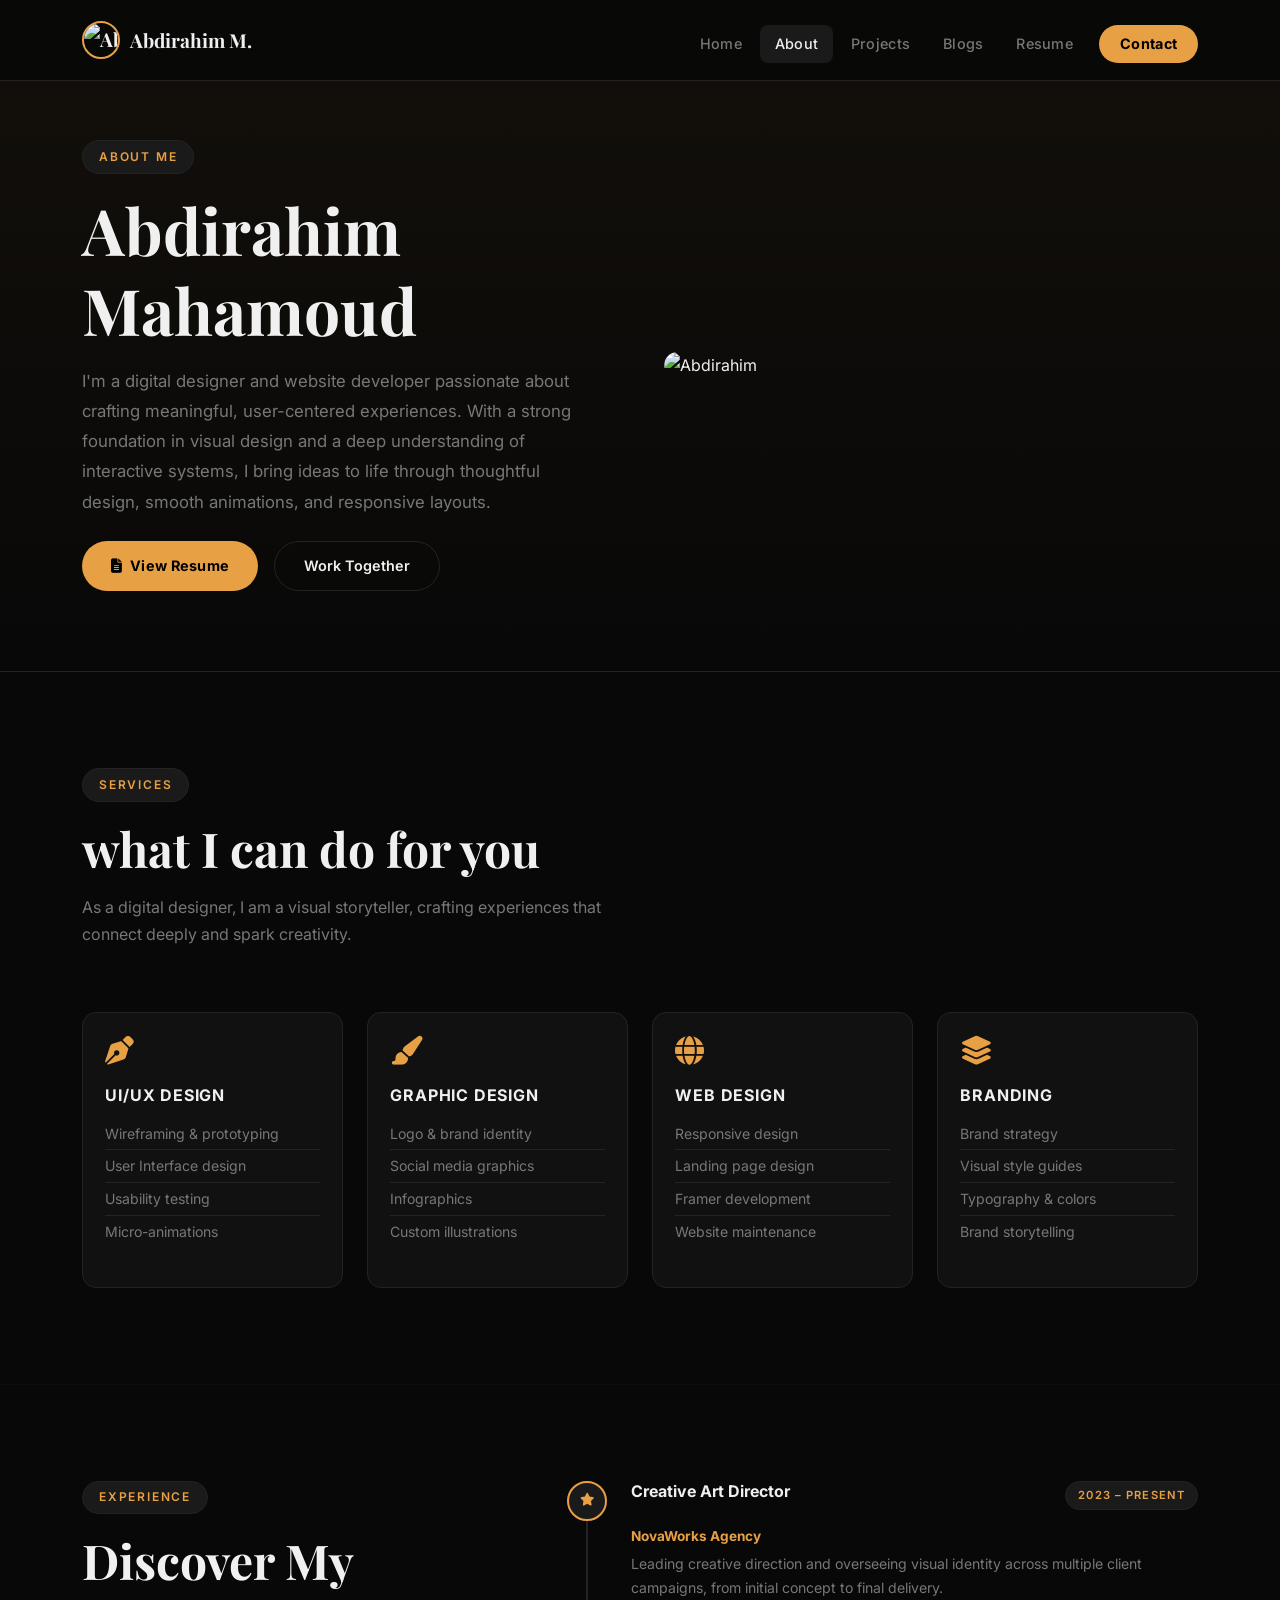
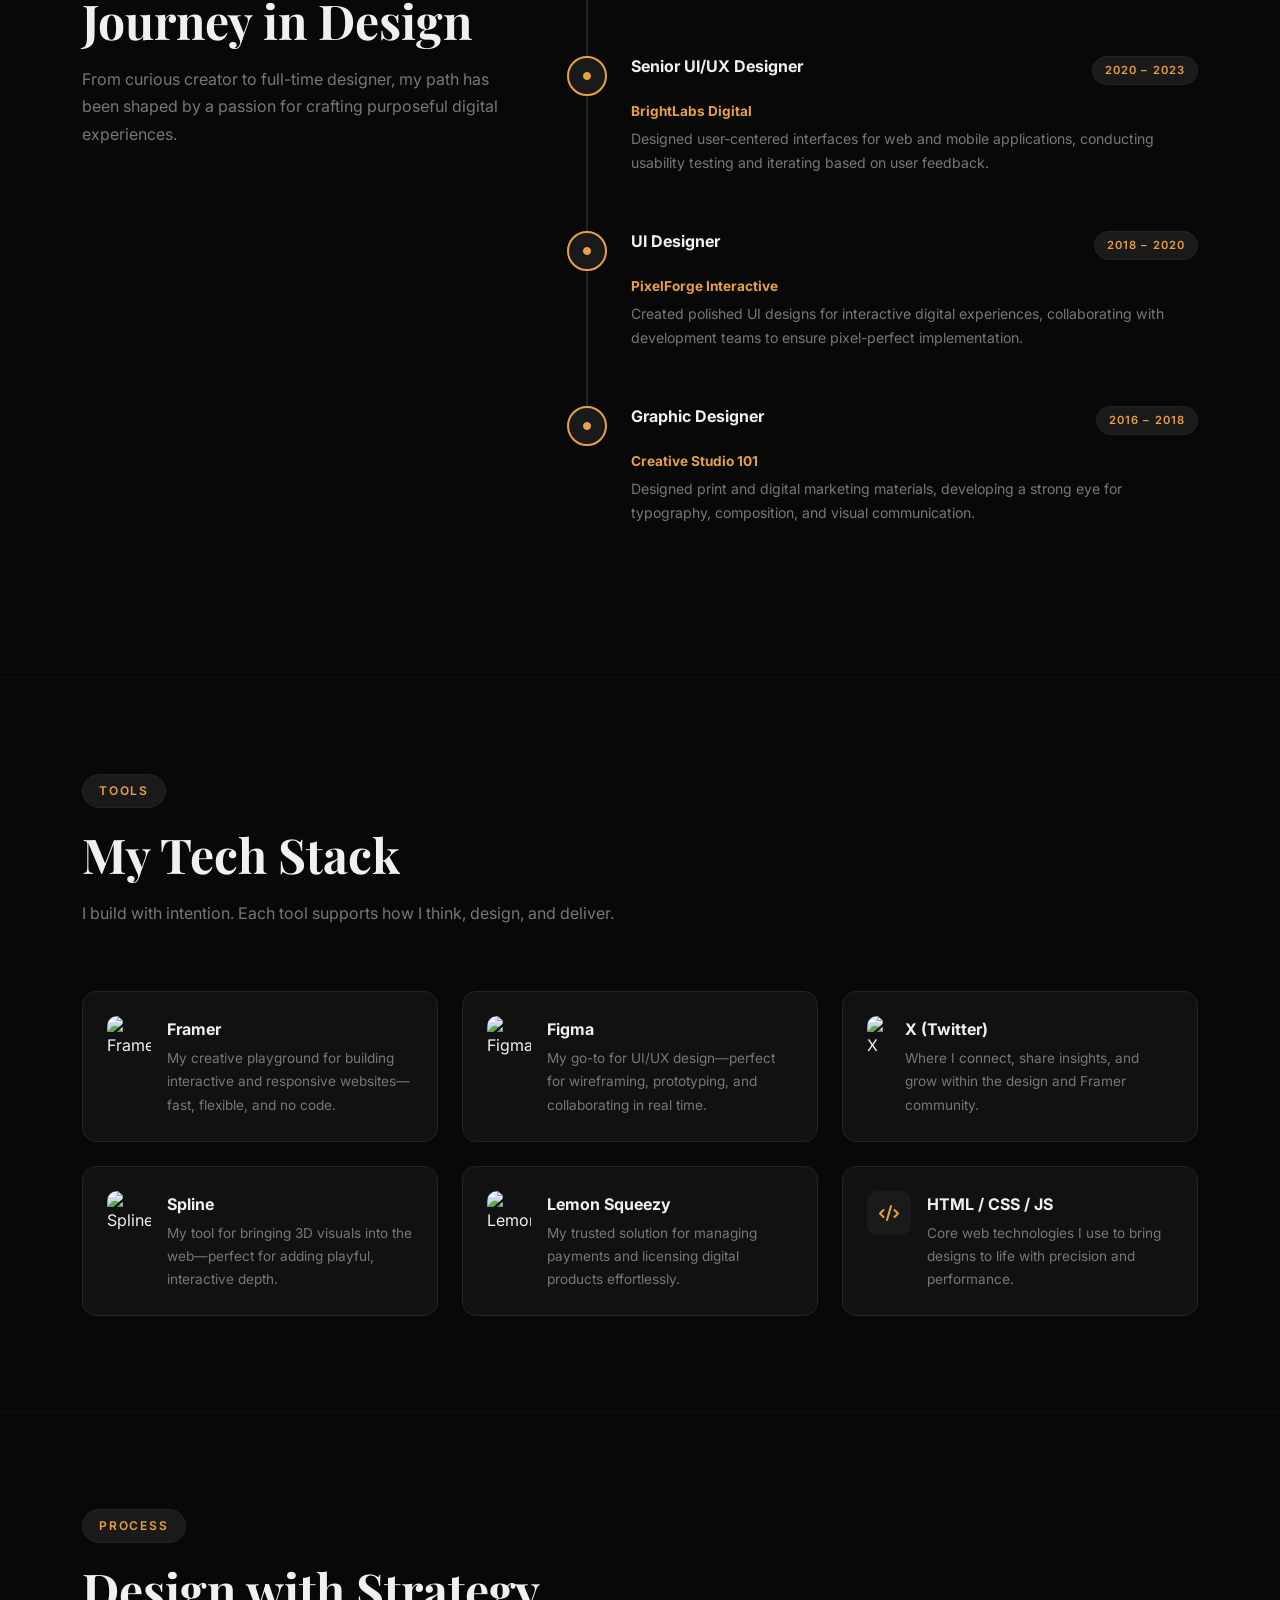
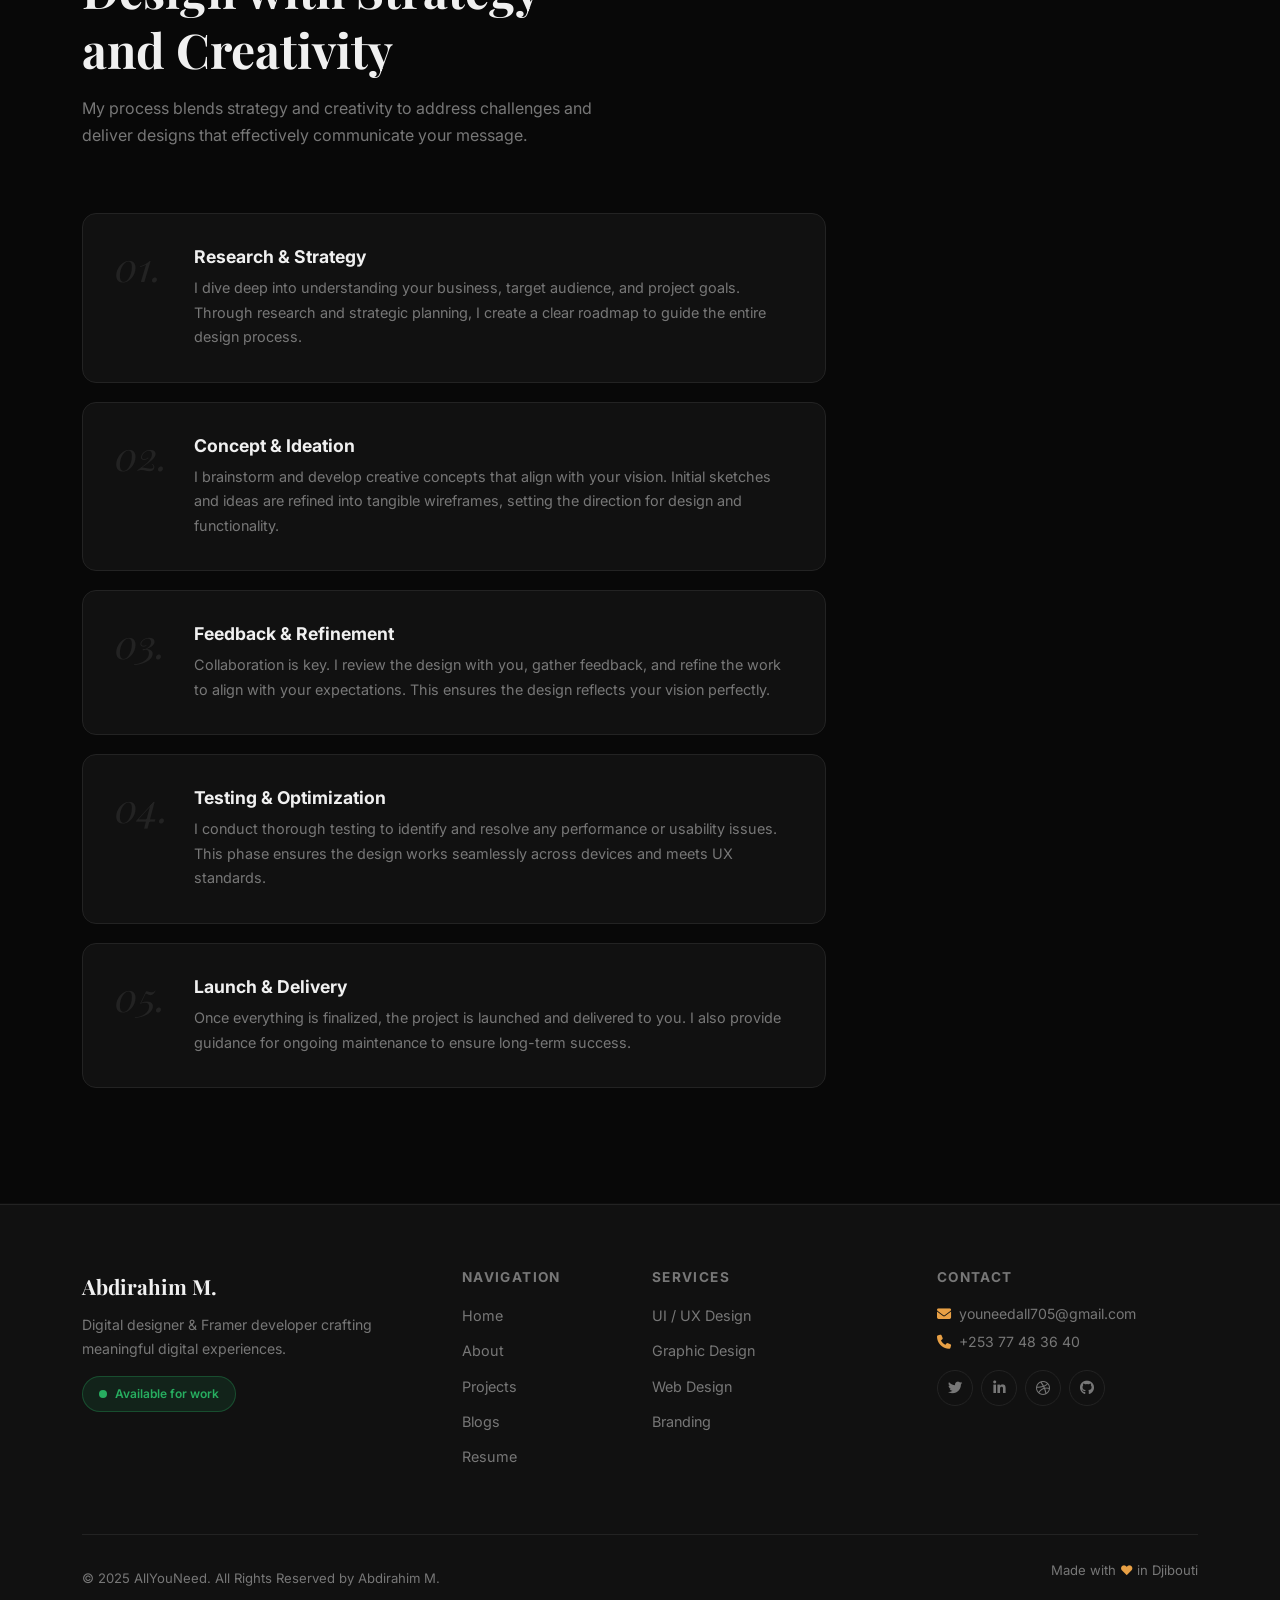
==== commit 69f83dea: "version 6" ====
--- a/about.html
+++ b/about.html
@@ -42,14 +42,14 @@
       <div class="col-lg-6" data-aos="fade-right">
         <span class="section-label">About Me</span>
         <h1 class="section-title" style="font-size:clamp(2.5rem,5vw,4rem);">Abdirahim Mahamoud</h1>
-        <p style="color:var(--text-muted);font-size:1.05rem;max-width:500px;line-height:1.8;">I'm a digital designer and Framer developer passionate about crafting meaningful, user-centered experiences. With a strong foundation in visual design and a deep understanding of interactive systems, I bring ideas to life through thoughtful design, smooth animations, and responsive layouts.</p>
+        <p style="color:var(--text-muted);font-size:1.05rem;max-width:500px;line-height:1.8;">I'm a digital designer and website developer passionate about crafting meaningful, user-centered experiences. With a strong foundation in visual design and a deep understanding of interactive systems, I bring ideas to life through thoughtful design, smooth animations, and responsive layouts.</p>
         <div class="d-flex gap-3 mt-4">
           <a href="resume.html" class="btn-primary-custom"><i class="fas fa-file-alt"></i> View Resume</a>
           <a href="index.html#contact" class="btn-secondary-custom">Work Together</a>
         </div>
       </div>
       <div class="col-lg-6" data-aos="fade-left" data-aos-delay="100">
-        <img src="https://framerusercontent.com/images/0JJDLebZsfml5drpqJ9yI2PRhbQ.png" alt="Abdirahim" style="width:100%;border-radius:var(--radius);max-height:480px;object-fit:cover;">
+        <img src="https://framerusercontent.com/images/0JJDLebZsfml5drpqJ9yI2PRhbQ.png" alt="Abdirahim" style="width:100%;border-radius:var(--radius);max-height:480px;object-fit:contain;">
       </div>
     </div>
   </div>
